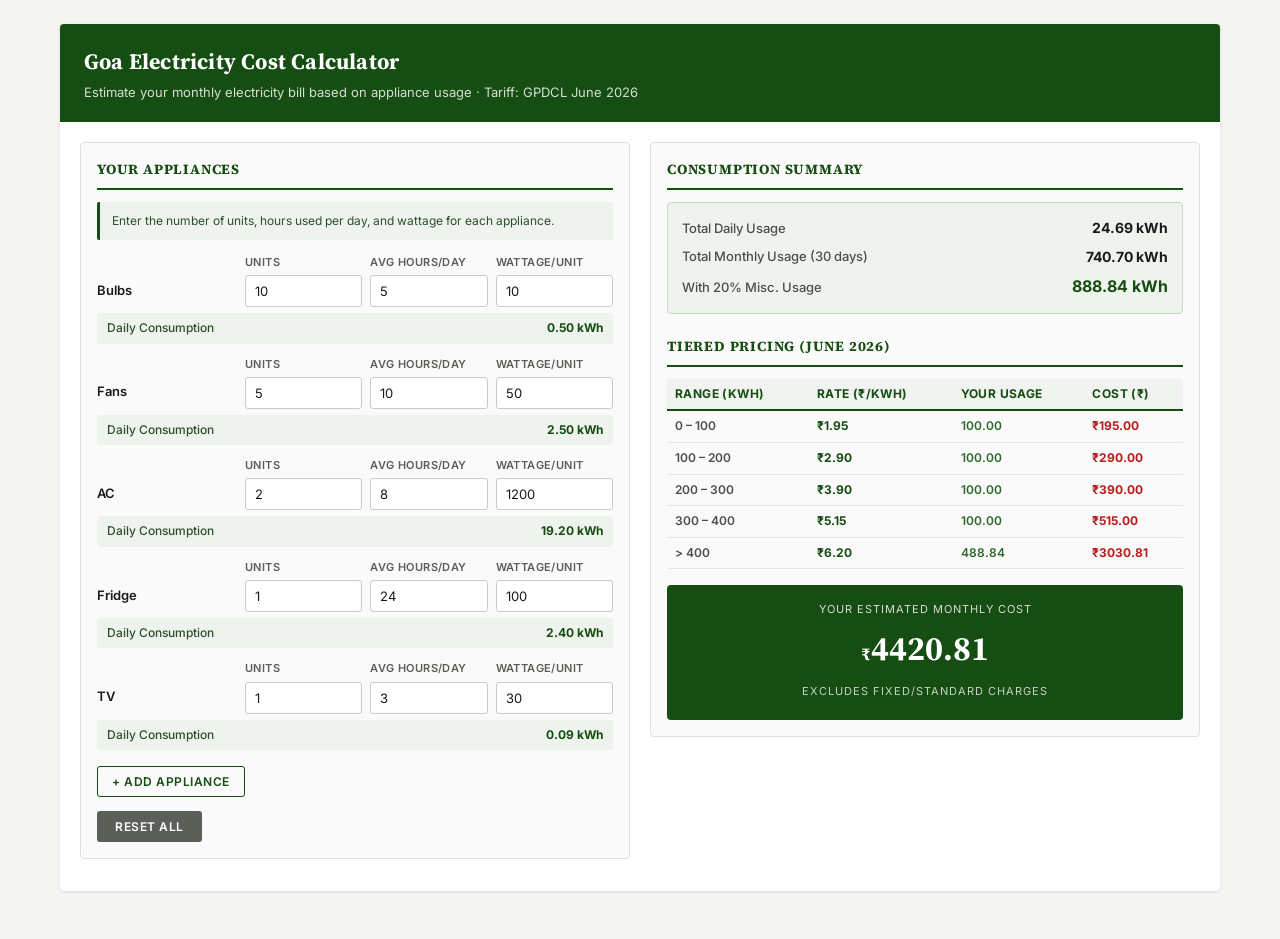
==== ElectricityCalculator/index.html @ f6c7e2ba "ADD Electricity calculator" ====
<!DOCTYPE html>
<html lang="en">
<head>
    <meta charset="UTF-8">
    <meta name="viewport" content="width=device-width, initial-scale=1.0">
    <title>Goa Electricity Cost Calculator</title>
    <link rel="stylesheet" href="style.css">
</head>
<body>
    <div class="container">
        <div class="header">
            <h1>Goa Electricity Cost Calculator</h1>
            <p>Estimate your monthly electricity bill based on appliance usage · Tariff: GPDCL June 2026</p>
        </div>

        <div class="content">
            <div class="grid">
                <!-- ── Left Column: Appliance Input ────────────── -->
                <div>
                    <div class="section">
                        <h2>Your Appliances</h2>
                        <div class="info-box">
                            Enter the number of units, hours used per day, and wattage for each appliance.
                        </div>

                        <!-- Bulbs -->
                        <div class="appliance-row">
                            <div class="appliance-name">Bulbs</div>
                            <div class="form-group">
                                <label>Units</label>
                                <input type="number" id="bulbs-units" value="10" min="0">
                            </div>
                            <div class="form-group">
                                <label>Avg Hours/Day</label>
                                <input type="number" id="bulbs-hours" value="5" min="0" step="0.5">
                            </div>
                            <div class="form-group">
                                <label>Wattage/Unit</label>
                                <input type="number" id="bulbs-wattage" value="10" min="0">
                            </div>
                        </div>
                        <div class="calculated-row">
                            <span>Daily Consumption</span>
                            <span class="calculated-value" id="bulbs-consumption">0 kWh</span>
                        </div>

                        <!-- Fans -->
                        <div class="appliance-row">
                            <div class="appliance-name">Fans</div>
                            <div class="form-group">
                                <label>Units</label>
                                <input type="number" id="fans-units" value="5" min="0">
                            </div>
                            <div class="form-group">
                                <label>Avg Hours/Day</label>
                                <input type="number" id="fans-hours" value="10" min="0" step="0.5">
                            </div>
                            <div class="form-group">
                                <label>Wattage/Unit</label>
                                <input type="number" id="fans-wattage" value="50" min="0">
                            </div>
                        </div>
                        <div class="calculated-row">
                            <span>Daily Consumption</span>
                            <span class="calculated-value" id="fans-consumption">0 kWh</span>
                        </div>

                        <!-- AC -->
                        <div class="appliance-row">
                            <div class="appliance-name">AC</div>
                            <div class="form-group">
                                <label>Units</label>
                                <input type="number" id="ac-units" value="2" min="0">
                            </div>
                            <div class="form-group">
                                <label>Avg Hours/Day</label>
                                <input type="number" id="ac-hours" value="8" min="0" step="0.5">
                            </div>
                            <div class="form-group">
                                <label>Wattage/Unit</label>
                                <input type="number" id="ac-wattage" value="1200" min="0">
                            </div>
                        </div>
                        <div class="calculated-row">
                            <span>Daily Consumption</span>
                            <span class="calculated-value" id="ac-consumption">0 kWh</span>
                        </div>

                        <!-- Fridge -->
                        <div class="appliance-row">
                            <div class="appliance-name">Fridge</div>
                            <div class="form-group">
                                <label>Units</label>
                                <input type="number" id="fridge-units" value="1" min="0">
                            </div>
                            <div class="form-group">
                                <label>Avg Hours/Day</label>
                                <input type="number" id="fridge-hours" value="24" min="0" step="0.5">
                            </div>
                            <div class="form-group">
                                <label>Wattage/Unit</label>
                                <input type="number" id="fridge-wattage" value="100" min="0">
                            </div>
                        </div>
                        <div class="calculated-row">
                            <span>Daily Consumption</span>
                            <span class="calculated-value" id="fridge-consumption">0 kWh</span>
                        </div>

                        <!-- TV -->
                        <div class="appliance-row">
                            <div class="appliance-name">TV</div>
                            <div class="form-group">
                                <label>Units</label>
                                <input type="number" id="tv-units" value="1" min="0">
                            </div>
                            <div class="form-group">
                                <label>Avg Hours/Day</label>
                                <input type="number" id="tv-hours" value="3" min="0" step="0.5">
                            </div>
                            <div class="form-group">
                                <label>Wattage/Unit</label>
                                <input type="number" id="tv-wattage" value="30" min="0">
                            </div>
                        </div>
                        <div class="calculated-row">
                            <span>Daily Consumption</span>
                            <span class="calculated-value" id="tv-consumption">0 kWh</span>
                        </div>

                        <!-- ── Extra / custom appliances ──────── -->
                        <div id="extra-appliances-container"></div>

                        <button class="add-appliance-btn" onclick="addAppliance()">
                            + Add Appliance
                        </button>

                        <br>
                        <button class="reset-btn" onclick="resetCalculator()">Reset All</button>
                    </div>
                </div>

                <!-- ── Right Column: Summary & Pricing ─────────── -->
                <div>
                    <div class="section">
                        <h2>Consumption Summary</h2>
                        <div class="summary-box">
                            <div class="summary-item">
                                <span class="summary-label">Total Daily Usage</span>
                                <span class="summary-value" id="daily-total">0 kWh</span>
                            </div>
                            <div class="summary-item">
                                <span class="summary-label">Total Monthly Usage (30 days)</span>
                                <span class="summary-value" id="monthly-total">0 kWh</span>
                            </div>
                            <div class="summary-item">
                                <span class="summary-label">With 20% Misc. Usage</span>
                                <span class="summary-value highlight" id="monthly-adjusted">0 kWh</span>
                            </div>
                        </div>

                        <h2 style="margin-top:22px;">Tiered Pricing (June 2026)</h2>
                        <table class="pricing-table">
                            <thead>
                                <tr>
                                    <th>Range (kWh)</th>
                                    <th>Rate (₹/kWh)</th>
                                    <th>Your Usage</th>
                                    <th>Cost (₹)</th>
                                </tr>
                            </thead>
                            <tbody>
                                <tr>
                                    <td class="range-label">0 – 100</td>
                                    <td class="rate">₹1.95</td>
                                    <td class="units-used" id="tier1-units">0</td>
                                    <td class="cost" id="tier1-cost">₹0</td>
                                </tr>
                                <tr>
                                    <td class="range-label">100 – 200</td>
                                    <td class="rate">₹2.90</td>
                                    <td class="units-used" id="tier2-units">0</td>
                                    <td class="cost" id="tier2-cost">₹0</td>
                                </tr>
                                <tr>
                                    <td class="range-label">200 – 300</td>
                                    <td class="rate">₹3.90</td>
                                    <td class="units-used" id="tier3-units">0</td>
                                    <td class="cost" id="tier3-cost">₹0</td>
                                </tr>
                                <tr>
                                    <td class="range-label">300 – 400</td>
                                    <td class="rate">₹5.15</td>
                                    <td class="units-used" id="tier4-units">0</td>
                                    <td class="cost" id="tier4-cost">₹0</td>
                                </tr>
                                <tr>
                                    <td class="range-label">&gt; 400</td>
                                    <td class="rate">₹6.20</td>
                                    <td class="units-used" id="tier5-units">0</td>
                                    <td class="cost" id="tier5-cost">₹0</td>
                                </tr>
                            </tbody>
                        </table>

                        <div class="total-cost">
                            <p>Your Estimated Monthly Cost</p>
                            <div class="amount"><span class="currency">₹</span><span id="final-cost">0</span></div>
                            <p style="font-size:11px;margin-top:8px;opacity:.75;">Excludes fixed/standard charges</p>
                        </div>
                    </div>
                </div>
            </div><!-- /grid -->
        </div><!-- /content -->
    </div><!-- /container -->

    <script>
    // ── Custom appliance state ────────────────────────────────────
    let extraCounter = 0;

    function addAppliance() {
        extraCounter++;
        const id = 'extra-' + extraCounter;
        const container = document.getElementById('extra-appliances-container');

        const block = document.createElement('div');
        block.className = 'appliance-block';
        block.id = 'block-' + id;
        block.innerHTML = `
            <button class="remove-appliance-btn" onclick="removeAppliance('${id}')" title="Remove">✕</button>
            <div class="appliance-row">
                <div class="form-group" style="grid-column:1">
                    <label>Appliance Name</label>
                    <input type="text" class="custom-appliance-name-input"
                           id="${id}-name" placeholder="e.g. Washing Machine"
                           oninput="calculate()">
                </div>
                <div class="form-group">
                    <label>Units</label>
                    <input type="number" id="${id}-units" value="1" min="0" oninput="calculate()" onchange="calculate()">
                </div>
                <div class="form-group">
                    <label>Avg Hours/Day</label>
                    <input type="number" id="${id}-hours" value="1" min="0" step="0.5" oninput="calculate()" onchange="calculate()">
                </div>
                <div class="form-group">
                    <label>Wattage/Unit</label>
                    <input type="number" id="${id}-wattage" value="100" min="0" oninput="calculate()" onchange="calculate()">
                </div>
            </div>
            <div class="calculated-row">
                <span id="${id}-label">Custom Appliance</span>
                <span class="calculated-value" id="${id}-consumption">0 kWh</span>
            </div>
        `;
        container.appendChild(block);
        calculate();
    }

    function removeAppliance(id) {
        const block = document.getElementById('block-' + id);
        if (block) block.remove();
        calculate();
    }

    function getExtraIds() {
        const blocks = document.querySelectorAll('#extra-appliances-container .appliance-block');
        return Array.from(blocks).map(b => b.id.replace('block-', ''));
    }

    // ── Core inputs (built-in appliances) ────────────────────────
    const builtInIds = [
        'bulbs-units','bulbs-hours','bulbs-wattage',
        'fans-units','fans-hours','fans-wattage',
        'ac-units','ac-hours','ac-wattage',
        'fridge-units','fridge-hours','fridge-wattage',
        'tv-units','tv-hours','tv-wattage'
    ];

    builtInIds.forEach(id => {
        const el = document.getElementById(id);
        if (el) {
            el.addEventListener('input', calculate);
            el.addEventListener('change', calculate);
        }
    });

    // ── Calculation ───────────────────────────────────────────────
    function getKwh(prefix) {
        const u = parseFloat(document.getElementById(prefix + '-units')?.value)   || 0;
        const h = parseFloat(document.getElementById(prefix + '-hours')?.value)   || 0;
        const w = parseFloat(document.getElementById(prefix + '-wattage')?.value) || 0;
        return (u * h * w) / 1000;
    }

    function calculate() {
        // Built-in appliances
        const bulbsC  = getKwh('bulbs');
        const fansC   = getKwh('fans');
        const acC     = getKwh('ac');
        const fridgeC = getKwh('fridge');
        const tvC     = getKwh('tv');

        document.getElementById('bulbs-consumption').textContent  = bulbsC.toFixed(2)  + ' kWh';
        document.getElementById('fans-consumption').textContent   = fansC.toFixed(2)   + ' kWh';
        document.getElementById('ac-consumption').textContent     = acC.toFixed(2)     + ' kWh';
        document.getElementById('fridge-consumption').textContent = fridgeC.toFixed(2) + ' kWh';
        document.getElementById('tv-consumption').textContent     = tvC.toFixed(2)     + ' kWh';

        // Extra appliances
        let extraTotal = 0;
        getExtraIds().forEach(id => {
            const c = getKwh(id);
            extraTotal += c;
            const nameEl = document.getElementById(id + '-name');
            const labelEl = document.getElementById(id + '-label');
            const consEl  = document.getElementById(id + '-consumption');
            if (labelEl && nameEl) {
                const name = nameEl.value.trim() || 'Custom Appliance';
                labelEl.textContent = name + ' — Daily';
            }
            if (consEl) consEl.textContent = c.toFixed(2) + ' kWh';
        });

        // Totals
        const dailyTotal     = bulbsC + fansC + acC + fridgeC + tvC + extraTotal;
        const monthlyTotal   = dailyTotal * 30;
        const monthlyAdjusted = monthlyTotal * 1.2;

        document.getElementById('daily-total').textContent     = dailyTotal.toFixed(2)      + ' kWh';
        document.getElementById('monthly-total').textContent   = monthlyTotal.toFixed(2)    + ' kWh';
        document.getElementById('monthly-adjusted').textContent = monthlyAdjusted.toFixed(2) + ' kWh';

        // Tiered pricing
        const tiers = [
            { rate: 1.95, cap: 100 },
            { rate: 2.90, cap: 200 },
            { rate: 3.90, cap: 300 },
            { rate: 5.15, cap: 400 },
            { rate: 6.20, cap: Infinity }
        ];

        let remaining = monthlyAdjusted;
        let prev = 0;
        let totalCost = 0;

        tiers.forEach((tier, i) => {
            const bandSize = tier.cap === Infinity ? remaining : Math.min(remaining, tier.cap - prev);
            const units = Math.max(0, bandSize);
            const cost  = units * tier.rate;
            totalCost += cost;
            remaining = Math.max(0, remaining - units);
            prev = tier.cap === Infinity ? prev : tier.cap;

            document.getElementById('tier' + (i+1) + '-units').textContent = units.toFixed(2);
            document.getElementById('tier' + (i+1) + '-cost').textContent  = '₹' + cost.toFixed(2);
        });

        document.getElementById('final-cost').textContent = totalCost.toFixed(2);
    }

    // ── Reset ─────────────────────────────────────────────────────
    function resetCalculator() {
        const defaults = {
            'bulbs-units':5,'bulbs-hours':5,'bulbs-wattage':10,
            'fans-units':5,'fans-hours':10,'fans-wattage':50,
            'ac-units':2,'ac-hours':8,'ac-wattage':1200,
            'fridge-units':1,'fridge-hours':24,'fridge-wattage':100,
            'tv-units':1,'tv-hours':3,'tv-wattage':30
        };
        Object.entries(defaults).forEach(([id, val]) => {
            const el = document.getElementById(id);
            if (el) el.value = val;
        });
        // Remove all extra appliances
        document.getElementById('extra-appliances-container').innerHTML = '';
        extraCounter = 0;
        calculate();
    }

    // ── Init ──────────────────────────────────────────────────────
    calculate();
    </script>
</body>
</html>
---- ElectricityCalculator/style.css ----
/* ================================================================
   Goa Electricity Cost Calculator — Urban Emissions style
   Brand: #164D12 (green), #f5f6f4 (light bg), #1a1a1a (dark text)
   Fonts: Inter (UI), Source Serif 4 (headings)
   ================================================================ */

@import url('https://fonts.googleapis.com/css2?family=Inter:wght@400;500;600;700&family=Source+Serif+4:wght@400;600;700&display=swap');

/* ── Reset & base ─────────────────────────────────────────── */
*, *::before, *::after { margin: 0; padding: 0; box-sizing: border-box; }

body {
    font-family: 'Inter', sans-serif;
    background: #f5f6f4;
    min-height: 100vh;
    padding: 24px 16px 48px;
    color: #1a1a1a;
    font-size: 14px;
    line-height: 1.55;
}

/* ── Wrapper ──────────────────────────────────────────────── */
.container {
    max-width: 1160px;
    margin: 0 auto;
    background: #fff;
    border-radius: 4px;
    box-shadow: 0 1px 4px rgba(0,0,0,.10);
    overflow: hidden;
}

/* ── Header ───────────────────────────────────────────────── */
.header {
    background: #164D12;
    color: #fff;
    padding: 20px 24px;
}

.header h1 {
    font-family: 'Source Serif 4', serif;
    font-size: 22px;
    font-weight: 700;
    letter-spacing: 0.2px;
    margin-bottom: 4px;
}

.header p {
    font-size: 13px;
    opacity: 0.82;
    font-weight: 400;
}

/* ── Main content ─────────────────────────────────────────── */
.content { padding: 20px; }

/* ── Two-column grid ──────────────────────────────────────── */
.grid {
    display: grid;
    grid-template-columns: 1fr 1fr;
    gap: 20px;
    margin-bottom: 12px;
}

@media (max-width: 900px) {
    .grid { grid-template-columns: 1fr; }
}

/* ── Card sections ────────────────────────────────────────── */
.section {
    border: 1px solid #dde0db;
    border-radius: 4px;
    padding: 16px;
    background: #fafafa;
}

.section h2 {
    font-family: 'Source Serif 4', serif;
    font-size: 14px;
    font-weight: 700;
    color: #164D12;
    text-transform: uppercase;
    letter-spacing: 0.8px;
    border-bottom: 2px solid #164D12;
    padding-bottom: 7px;
    margin-bottom: 12px;
}

/* ── Info box ─────────────────────────────────────────────── */
.info-box {
    background: #eef3ee;
    border-left: 3px solid #164D12;
    padding: 10px 12px;
    border-radius: 2px;
    font-size: 12px;
    color: #2d4f2b;
    margin-bottom: 14px;
    line-height: 1.5;
}

/* ── Appliance rows ───────────────────────────────────────── */
.appliance-row {
    display: grid;
    grid-template-columns: 140px 1fr 1fr 1fr;
    gap: 8px;
    margin-bottom: 6px;
    align-items: end;
}

@media (max-width: 600px) {
    .appliance-row { grid-template-columns: 1fr 1fr; }
    .appliance-row .appliance-name { grid-column: 1 / -1; }
}

.form-group { display: flex; flex-direction: column; }

label {
    font-size: 11px;
    font-weight: 600;
    color: #5a5f58;
    margin-bottom: 4px;
    text-transform: uppercase;
    letter-spacing: 0.4px;
}

input[type="number"],
.custom-appliance-name-input {
    padding: 7px 9px;
    border: 1px solid #c8ccc6;
    border-radius: 3px;
    font-size: 13px;
    font-family: 'Inter', sans-serif;
    background: #fff;
    color: #1a1a1a;
    transition: border-color .18s, box-shadow .18s;
    width: 100%;
}

input[type="number"]:focus,
.custom-appliance-name-input:focus {
    outline: none;
    border-color: #164D12;
    box-shadow: 0 0 0 3px rgba(22, 77, 18, .12);
}

.appliance-name {
    font-size: 13px;
    font-weight: 600;
    color: #1a1a1a;
    padding: 7px 0 7px 0;
    align-self: flex-end;
}

/* ── Calculated row (daily consumption) ──────────────────── */
.calculated-row {
    background: #eef3ee;
    padding: 6px 10px;
    border-radius: 3px;
    font-size: 12px;
    color: #2d4f2b;
    font-weight: 500;
    display: flex;
    justify-content: space-between;
    align-items: center;
    margin-bottom: 12px;
}

.calculated-value {
    color: #164D12;
    font-weight: 700;
}

/* ── Extra appliances section ─────────────────────────────── */
#extra-appliances-container .appliance-block {
    border: 1px dashed #c8ccc6;
    border-radius: 3px;
    padding: 10px 10px 4px;
    margin-bottom: 10px;
    background: #fff;
    position: relative;
}

.remove-appliance-btn {
    position: absolute;
    top: 8px;
    right: 8px;
    background: none;
    border: none;
    cursor: pointer;
    color: #888;
    font-size: 16px;
    line-height: 1;
    padding: 0 4px;
    transition: color .15s;
}

.remove-appliance-btn:hover { color: #b91c1c; }

.add-appliance-btn {
    display: inline-flex;
    align-items: center;
    gap: 6px;
    background: none;
    border: 1px solid #164D12;
    color: #164D12;
    padding: 7px 14px;
    border-radius: 3px;
    font-size: 12px;
    font-weight: 600;
    font-family: 'Inter', sans-serif;
    cursor: pointer;
    text-transform: uppercase;
    letter-spacing: 0.5px;
    transition: background .18s, color .18s;
    margin-top: 4px;
}

.add-appliance-btn:hover {
    background: #164D12;
    color: #fff;
}

/* ── Summary box ──────────────────────────────────────────── */
.summary-box {
    background: #eef3ee;
    border: 1px solid #c4d9c2;
    border-radius: 4px;
    padding: 14px;
    margin-bottom: 16px;
}

.summary-item {
    display: flex;
    justify-content: space-between;
    align-items: center;
    margin-bottom: 7px;
    font-size: 13px;
}

.summary-item:last-child { margin-bottom: 0; }

.summary-label { color: #4a5248; font-weight: 500; }

.summary-value {
    font-weight: 700;
    color: #1a1a1a;
    font-size: 14px;
}

.summary-value.highlight {
    color: #164D12;
    font-size: 16px;
}

/* ── Pricing table ────────────────────────────────────────── */
.pricing-table {
    width: 100%;
    border-collapse: collapse;
    font-size: 12px;
}

.pricing-table thead { background: #f0f3ef; }

.pricing-table th {
    padding: 6px 8px;
    text-align: left;
    font-weight: 700;
    color: #164D12;
    border-bottom: 2px solid #164D12;
    text-transform: uppercase;
    letter-spacing: 0.4px;
}

.pricing-table td {
    padding: 6px 8px;
    border-bottom: 1px solid #e4e7e2;
}

.pricing-table tr:hover { background: #f5f8f5; }

.range-label { color: #4a5248; font-weight: 600; }

.rate { color: #164D12; font-weight: 700; }

.units-used { color: #2d6a2b; font-weight: 600; }

.cost { color: #b91c1c; font-weight: 700; }

/* ── Total cost box ───────────────────────────────────────── */
.total-cost {
    background: #164D12;
    color: #fff;
    padding: 16px;
    border-radius: 4px;
    text-align: center;
    margin-top: 16px;
}

.total-cost p {
    font-size: 11px;
    opacity: 0.82;
    text-transform: uppercase;
    letter-spacing: 1px;
    margin-bottom: 4px;
}

.total-cost .amount {
    font-size: 34px;
    font-weight: 700;
    font-family: 'Source Serif 4', serif;
}

.total-cost .currency { font-size: 18px; }

/* ── Buttons ──────────────────────────────────────────────── */
.reset-btn {
    background: #5a5f58;
    color: white;
    border: none;
    padding: 8px 18px;
    border-radius: 3px;
    font-size: 12px;
    font-weight: 600;
    font-family: 'Inter', sans-serif;
    cursor: pointer;
    transition: background .18s;
    text-transform: uppercase;
    letter-spacing: 0.5px;
    margin-top: 14px;
}

.reset-btn:hover { background: #3a3f38; }

/* ── Section title spacing fix ────────────────────────────── */
.section h2 + .info-box,
.section h2 + .summary-box { margin-top: 0; }
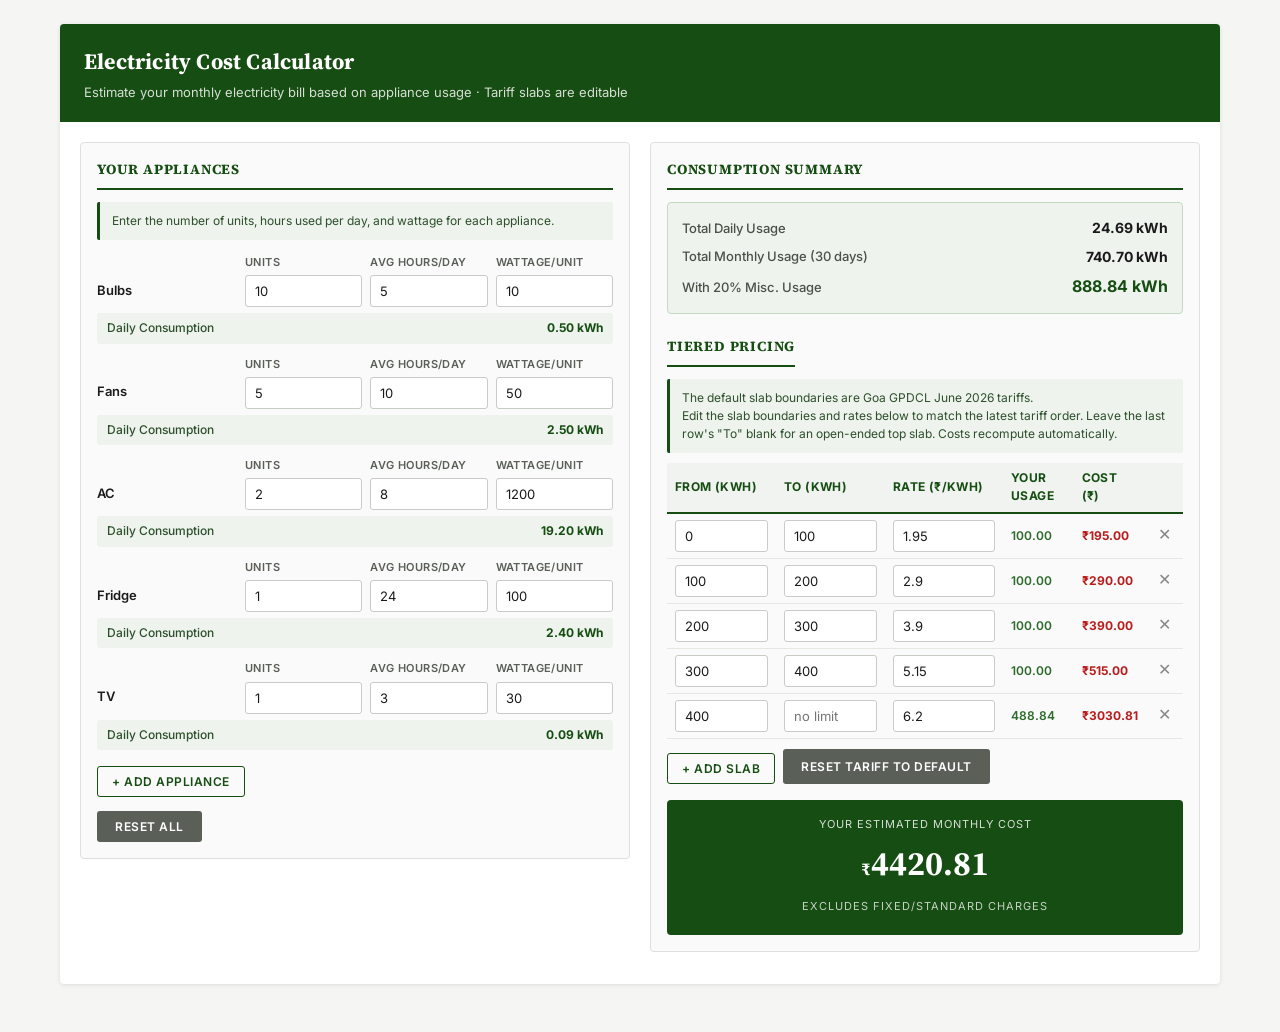
==== commit 8eb144e7: "UPDATE Electricity slab calculator - editable tariff slabs" ====
--- a/ElectricityCalculator/index.html
+++ b/ElectricityCalculator/index.html
@@ -9,8 +9,8 @@
 <body>
     <div class="container">
         <div class="header">
-            <h1>Goa Electricity Cost Calculator</h1>
-            <p>Estimate your monthly electricity bill based on appliance usage · Tariff: GPDCL June 2026</p>
+            <h1>Electricity Cost Calculator</h1>
+            <p>Estimate your monthly electricity bill based on appliance usage · Tariff slabs are editable</p>
         </div>
 
         <div class="content">
@@ -159,49 +159,33 @@
                             </div>
                         </div>
 
-                        <h2 style="margin-top:22px;">Tiered Pricing (June 2026)</h2>
-                        <table class="pricing-table">
+                        <div style="display:flex; justify-content:space-between; align-items:baseline; margin-top:22px;">
+                            <h2 style="margin-top:0;">Tiered Pricing</h2>
+                        </div>
+                        <div class="info-box" style="margin-bottom:10px;">
+                            The default slab boundaries are Goa GPDCL June 2026 tariffs. <br>
+                            Edit the slab boundaries and rates below to match the latest tariff order. Leave the last row's "To" blank for an open-ended top slab. Costs recompute automatically.
+                             
+                        </div>
+                        <table class="pricing-table" id="tariff-table">
                             <thead>
                                 <tr>
-                                    <th>Range (kWh)</th>
+                                    <th>From (kWh)</th>
+                                    <th>To (kWh)</th>
                                     <th>Rate (₹/kWh)</th>
                                     <th>Your Usage</th>
                                     <th>Cost (₹)</th>
+                                    <th></th>
                                 </tr>
                             </thead>
-                            <tbody>
-                                <tr>
-                                    <td class="range-label">0 – 100</td>
-                                    <td class="rate">₹1.95</td>
-                                    <td class="units-used" id="tier1-units">0</td>
-                                    <td class="cost" id="tier1-cost">₹0</td>
-                                </tr>
-                                <tr>
-                                    <td class="range-label">100 – 200</td>
-                                    <td class="rate">₹2.90</td>
-                                    <td class="units-used" id="tier2-units">0</td>
-                                    <td class="cost" id="tier2-cost">₹0</td>
-                                </tr>
-                                <tr>
-                                    <td class="range-label">200 – 300</td>
-                                    <td class="rate">₹3.90</td>
-                                    <td class="units-used" id="tier3-units">0</td>
-                                    <td class="cost" id="tier3-cost">₹0</td>
-                                </tr>
-                                <tr>
-                                    <td class="range-label">300 – 400</td>
-                                    <td class="rate">₹5.15</td>
-                                    <td class="units-used" id="tier4-units">0</td>
-                                    <td class="cost" id="tier4-cost">₹0</td>
-                                </tr>
-                                <tr>
-                                    <td class="range-label">&gt; 400</td>
-                                    <td class="rate">₹6.20</td>
-                                    <td class="units-used" id="tier5-units">0</td>
-                                    <td class="cost" id="tier5-cost">₹0</td>
-                                </tr>
+                            <tbody id="tariff-tbody">
+                                <!-- rows injected by JS -->
                             </tbody>
                         </table>
+                        <div style="display:flex; gap:8px; margin-top:10px;">
+                            <button class="add-appliance-btn" type="button" onclick="addTariffRow()">+ Add Slab</button>
+                            <button class="reset-btn" type="button" style="margin-top:0;" onclick="resetTariff()">Reset Tariff to Default</button>
+                        </div>
 
                         <div class="total-cost">
                             <p>Your Estimated Monthly Cost</p>
@@ -291,6 +275,77 @@
         const h = parseFloat(document.getElementById(prefix + '-hours')?.value)   || 0;
         const w = parseFloat(document.getElementById(prefix + '-wattage')?.value) || 0;
         return (u * h * w) / 1000;
+    }
+
+    // ── Editable tariff table ───────────────────────────────────────
+    const DEFAULT_TARIFF = [
+        { from: 0,   to: 100,  rate: 1.95 },
+        { from: 100, to: 200,  rate: 2.90 },
+        { from: 200, to: 300,  rate: 3.90 },
+        { from: 300, to: 400,  rate: 5.15 },
+        { from: 400, to: null, rate: 6.20 }   // null "to" = open-ended top slab
+    ];
+
+    let tariffCounter = 0;
+
+    function renderTariffTable(rows) {
+        const tbody = document.getElementById('tariff-tbody');
+        tbody.innerHTML = '';
+        tariffCounter = 0;
+        rows.forEach(row => addTariffRow(row.from, row.to, row.rate));
+    }
+
+    function addTariffRow(fromVal, toVal, rateVal) {
+        tariffCounter++;
+        const id = 'slab-' + tariffCounter;
+        const tbody = document.getElementById('tariff-tbody');
+
+        if (fromVal === undefined) {
+            const rows = getTariffIds();
+            const lastId = rows[rows.length - 1];
+            const lastTo = lastId ? document.getElementById(lastId + '-to').value : '';
+            fromVal = lastTo !== '' ? parseFloat(lastTo) : 0;
+        }
+        if (toVal === undefined) toVal = null;
+        if (rateVal === undefined) rateVal = 0;
+
+        const tr = document.createElement('tr');
+        tr.id = 'row-' + id;
+        tr.innerHTML = `
+            <td><input type="number" class="tariff-input" id="${id}-from" value="${fromVal}" min="0" step="1" oninput="calculate()" onchange="calculate()"></td>
+            <td><input type="number" class="tariff-input" id="${id}-to" value="${toVal === null ? '' : toVal}" min="0" step="1" placeholder="no limit" oninput="calculate()" onchange="calculate()"></td>
+            <td><input type="number" class="tariff-input" id="${id}-rate" value="${rateVal}" min="0" step="0.01" oninput="calculate()" onchange="calculate()"></td>
+            <td class="units-used" id="${id}-units">0</td>
+            <td class="cost" id="${id}-cost">₹0</td>
+            <td><button class="remove-appliance-btn" style="position:static;" onclick="removeTariffRow('${id}')" title="Remove slab">✕</button></td>
+        `;
+        tbody.appendChild(tr);
+        calculate();
+    }
+
+    function removeTariffRow(id) {
+        const row = document.getElementById('row-' + id);
+        if (row) row.remove();
+        calculate();
+    }
+
+    function getTariffIds() {
+        const rows = document.querySelectorAll('#tariff-tbody tr');
+        return Array.from(rows).map(r => r.id.replace('row-', ''));
+    }
+
+    function resetTariff() {
+        renderTariffTable(DEFAULT_TARIFF);
+    }
+
+    function readTariffSlabs() {
+        return getTariffIds().map(id => {
+            const from = parseFloat(document.getElementById(id + '-from').value) || 0;
+            const toRaw = document.getElementById(id + '-to').value;
+            const to = toRaw === '' ? Infinity : (parseFloat(toRaw) || 0);
+            const rate = parseFloat(document.getElementById(id + '-rate').value) || 0;
+            return { id, from, to, rate };
+        }).sort((a, b) => a.from - b.from);
     }
 
     function calculate() {
@@ -331,29 +386,21 @@
         document.getElementById('monthly-total').textContent   = monthlyTotal.toFixed(2)    + ' kWh';
         document.getElementById('monthly-adjusted').textContent = monthlyAdjusted.toFixed(2) + ' kWh';
 
-        // Tiered pricing
-        const tiers = [
-            { rate: 1.95, cap: 100 },
-            { rate: 2.90, cap: 200 },
-            { rate: 3.90, cap: 300 },
-            { rate: 5.15, cap: 400 },
-            { rate: 6.20, cap: Infinity }
-        ];
-
-        let remaining = monthlyAdjusted;
-        let prev = 0;
+        // ── Tiered pricing — fully driven by the editable tariff table ──
+        const slabs = readTariffSlabs();
         let totalCost = 0;
 
-        tiers.forEach((tier, i) => {
-            const bandSize = tier.cap === Infinity ? remaining : Math.min(remaining, tier.cap - prev);
-            const units = Math.max(0, bandSize);
-            const cost  = units * tier.rate;
+        slabs.forEach(slab => {
+            const bandWidth = slab.to === Infinity ? Infinity : Math.max(0, slab.to - slab.from);
+            const usageAboveFrom = Math.max(0, monthlyAdjusted - slab.from);
+            const units = Math.max(0, Math.min(usageAboveFrom, bandWidth));
+            const cost  = units * slab.rate;
             totalCost += cost;
-            remaining = Math.max(0, remaining - units);
-            prev = tier.cap === Infinity ? prev : tier.cap;
-
-            document.getElementById('tier' + (i+1) + '-units').textContent = units.toFixed(2);
-            document.getElementById('tier' + (i+1) + '-cost').textContent  = '₹' + cost.toFixed(2);
+
+            const unitsEl = document.getElementById(slab.id + '-units');
+            const costEl  = document.getElementById(slab.id + '-cost');
+            if (unitsEl) unitsEl.textContent = units.toFixed(2);
+            if (costEl)  costEl.textContent  = '₹' + cost.toFixed(2);
         });
 
         document.getElementById('final-cost').textContent = totalCost.toFixed(2);
@@ -379,6 +426,7 @@
     }
 
     // ── Init ──────────────────────────────────────────────────────
+    renderTariffTable(DEFAULT_TARIFF);
     calculate();
     </script>
 </body>
--- a/ElectricityCalculator/style.css
+++ b/ElectricityCalculator/style.css
@@ -285,6 +285,30 @@
 
 .cost { color: #b91c1c; font-weight: 700; }
 
+/* ── Editable tariff table inputs ─────────────────────────── */
+.pricing-table td { vertical-align: middle; }
+
+.tariff-input {
+    width: 72px;
+    padding: 5px 6px;
+    border: 1px solid #c8ccc6;
+    border-radius: 3px;
+    font-size: 12px;
+    font-family: 'Inter', sans-serif;
+    background: #fff;
+    color: #1a1a1a;
+    transition: border-color .18s, box-shadow .18s;
+}
+
+.tariff-input:focus {
+    outline: none;
+    border-color: #164D12;
+    box-shadow: 0 0 0 3px rgba(22, 77, 18, .12);
+}
+
+#tariff-table th:last-child,
+#tariff-table td:last-child { width: 28px; text-align: center; }
+
 /* ── Total cost box ───────────────────────────────────────── */
 .total-cost {
     background: #164D12;
